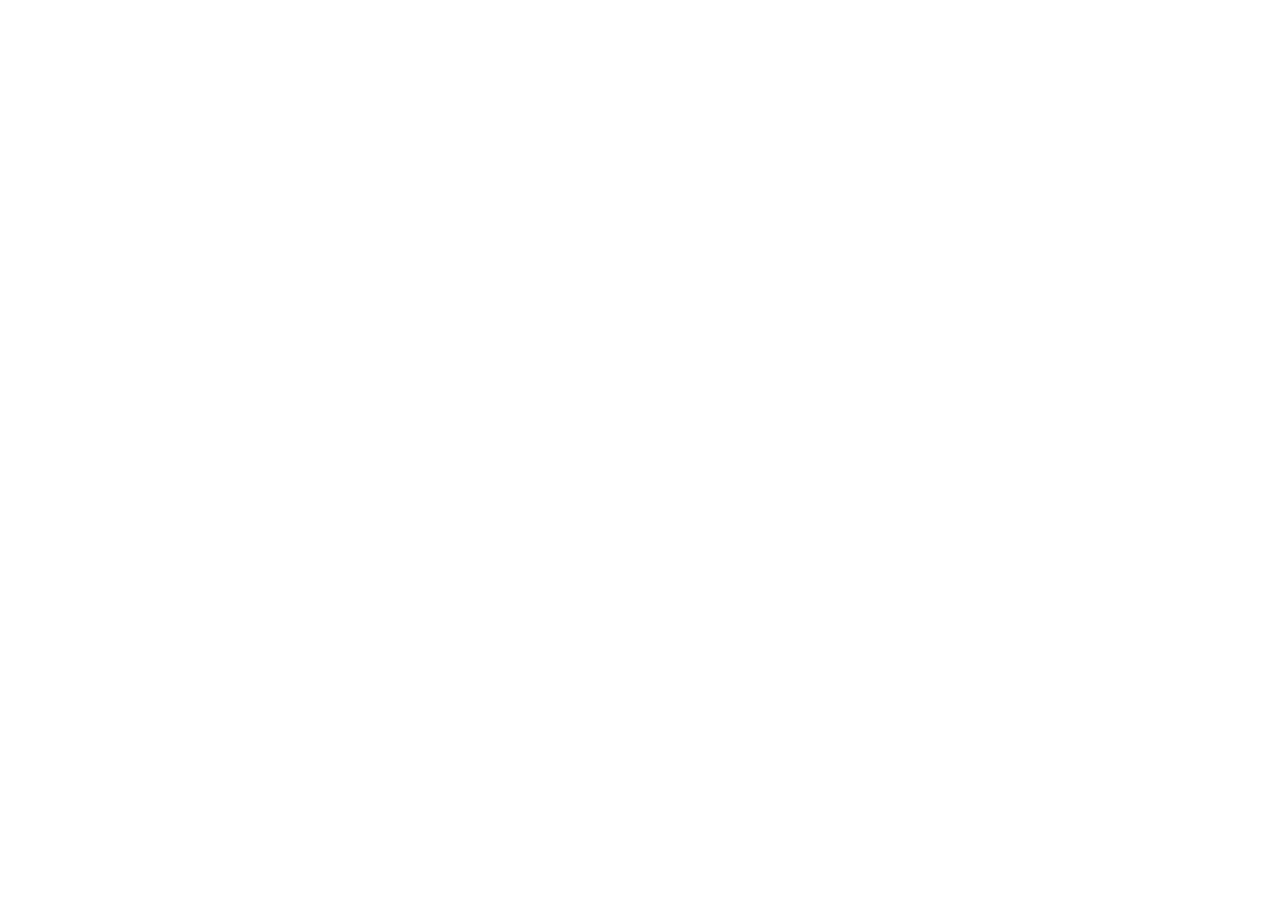
==== index.html @ fe5260a9 "No Man Left Behind v1" ====
<!DOCTYPE html>
<html lang="en">
<head>
  <meta charset="utf-8">
  <meta name="viewport" content="width=device-width, initial-scale=1, viewport-fit=cover">
  <meta name="robots" content="noindex,nofollow">
  <meta name="theme-color" content="#0D3B2E">
  <meta name="apple-mobile-web-app-capable" content="yes">
  <meta name="mobile-web-app-capable" content="yes">
  <meta name="apple-mobile-web-app-status-bar-style" content="default">
  <meta name="apple-mobile-web-app-title" content="No Man Left Behind">
  <title>No Man Left Behind</title>
  <link rel="manifest" href="manifest.json">
  <link rel="icon" href="icon-192.png" type="image/png">
  <link rel="apple-touch-icon" href="apple-touch-icon.png">
  <link rel="stylesheet" href="styles.css">
</head>
<body>
  <main id="app">
    <section id="screen-door" class="screen" hidden>
      <h1 class="door-title">No Man Left Behind</h1>
      <p class="door-hint">Enter the door code</p>
      <p id="pin-dots" class="pin-dots" aria-live="polite"></p>
      <p id="door-err" class="err" hidden>Try again</p>
      <div class="pad" role="group" aria-label="Door code">
        <button type="button" class="pad-btn" data-digit="1">1</button>
        <button type="button" class="pad-btn" data-digit="2">2</button>
        <button type="button" class="pad-btn" data-digit="3">3</button>
        <button type="button" class="pad-btn" data-digit="4">4</button>
        <button type="button" class="pad-btn" data-digit="5">5</button>
        <button type="button" class="pad-btn" data-digit="6">6</button>
        <button type="button" class="pad-btn" data-digit="7">7</button>
        <button type="button" class="pad-btn" data-digit="8">8</button>
        <button type="button" class="pad-btn" data-digit="9">9</button>
        <button type="button" class="pad-btn pad-go" id="pin-go">Go</button>
        <button type="button" class="pad-btn" data-digit="0">0</button>
        <button type="button" class="pad-btn pad-del" id="pin-del" aria-label="Delete">⌫</button>
      </div>
    </section>

    <section id="screen-home" class="screen" hidden>
      <h1>No Man Left Behind</h1>
      <p class="sub">You and Weston.</p>
      <p id="hello" class="hello"></p>
      <div class="actions">
        <button type="button" class="giant talk" id="btn-talk">Talk to Weston</button>
        <button type="button" class="giant ask" id="btn-ask">Ask</button>
        <button type="button" class="giant need" id="btn-need">I need something made</button>
      </div>
      <p class="foot"><button type="button" class="link" id="btn-setup">Set up</button></p>
    </section>

    <section id="screen-number" class="screen" hidden>
      <button type="button" class="back" id="number-back">Home</button>
      <h1>Weston’s number</h1>
      <p class="lead">Save it once on this phone. Talk and requests will open Messages.</p>
      <label class="sr" for="weston-number">Weston’s number</label>
      <input id="weston-number" type="tel" inputmode="tel" autocomplete="tel" placeholder="555-555-0100">
      <p id="number-err" class="err" hidden>Need a real phone number</p>
      <button type="button" class="giant talk" id="number-save">Save</button>
    </section>

    <section id="screen-ask" class="screen" hidden>
      <button type="button" class="back" id="ask-back">Home</button>
      <h1>Ask</h1>
      <div class="ask-row">
        <label class="sr" for="ask-text">Your question</label>
        <textarea id="ask-text" rows="3" placeholder="Type here"></textarea>
        <button type="button" class="mic" id="ask-mic" hidden aria-label="Speak">Mic</button>
      </div>
      <button type="button" class="giant ask" id="ask-send">Ask</button>
      <div id="ask-city-wrap" class="city-wrap" hidden>
        <label for="ask-city">City</label>
        <input id="ask-city" type="text" enterkeyhint="search" placeholder="City name">
        <button type="button" class="giant ask" id="ask-city-go">Get weather</button>
      </div>
      <p id="ask-answer" class="answer" hidden></p>
    </section>

    <section id="screen-need" class="screen" hidden>
      <button type="button" class="back" id="need-back">Home</button>
      <h1>I need something made</h1>
      <label class="sr" for="need-text">What you need</label>
      <textarea id="need-text" rows="4" placeholder="What do you need?"></textarea>
      <button type="button" class="giant need" id="need-send">Send</button>
      <h2 class="list-title">Already asked</h2>
      <ul id="need-list" class="need-list"></ul>
    </section>

    <section id="screen-setup" class="screen" hidden>
      <button type="button" class="back" id="setup-back">Home</button>
      <h1>Set up</h1>
      <p class="lead">Stays on this phone only.</p>
      <label for="setup-code">Door code</label>
      <input id="setup-code" type="text" inputmode="numeric" autocomplete="off" maxlength="12">
      <label for="setup-number">Weston’s number</label>
      <input id="setup-number" type="tel" inputmode="tel" autocomplete="tel" placeholder="555-555-0100">
      <label for="setup-name">Name on this phone</label>
      <input id="setup-name" type="text" maxlength="40" placeholder="Dad">
      <p id="setup-msg" class="ok" hidden></p>
      <button type="button" class="giant talk" id="setup-save">Save</button>
    </section>
  </main>
  <script src="app.js"></script>
</body>
</html>
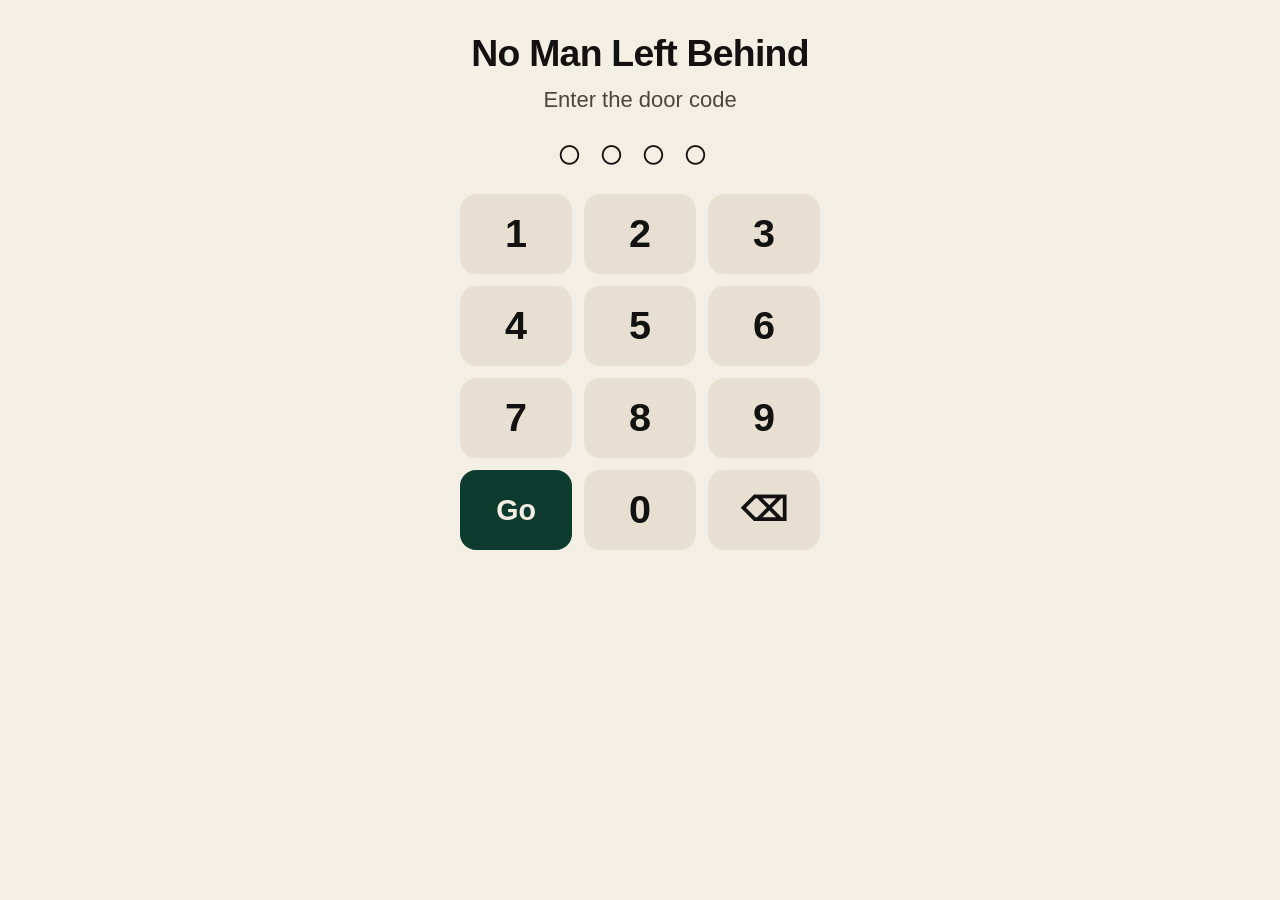
==== commit 9e2cf9ed: "Songs app: index.html" ====
--- a/index.html
+++ b/index.html
@@ -47,7 +47,7 @@
         <button type="button" class="giant ask" id="btn-ask">Ask</button>
         <button type="button" class="giant need" id="btn-need">I need something made</button>
       </div>
-      <p class="foot"><button type="button" class="link" id="btn-setup">Set up</button></p>
+      <p class="foot"><button type="button" class="link" id="btn-setup">Set up</button> <a class="link" href="songs.html">Songs</a></p>
     </section>
 
     <section id="screen-number" class="screen" hidden>
--- a/styles.css
+++ b/styles.css
@@ -0,0 +1,284 @@
+:root {
+  --bg: #F4EFE4;
+  --ink: #141210;
+  --muted: #4A463E;
+  --line: #D4CBB8;
+  --talk: #0D3B2E;
+  --ask: #1B2F4A;
+  --need: #6B2410;
+  --cream: #F4EFE4;
+  --err: #8B1E1E;
+  --ok: #0D3B2E;
+  --pad: #E7E0D2;
+}
+
+* { box-sizing: border-box; }
+
+html, body {
+  margin: 0;
+  padding: 0;
+  background: var(--bg);
+  color: var(--ink);
+  font-family: -apple-system, BlinkMacSystemFont, "Segoe UI", Roboto, Helvetica, Arial, sans-serif;
+  font-size: 22px;
+  line-height: 1.35;
+  -webkit-text-size-adjust: 100%;
+}
+
+body {
+  min-height: 100dvh;
+  padding: env(safe-area-inset-top) env(safe-area-inset-right) env(safe-area-inset-bottom) env(safe-area-inset-left);
+}
+
+#app {
+  max-width: 480px;
+  margin: 0 auto;
+  padding: 20px 18px 40px;
+}
+
+.screen[hidden] { display: none; }
+
+h1 {
+  font-size: 2.05rem;
+  line-height: 1.15;
+  margin: 8px 0 10px;
+  letter-spacing: -0.02em;
+}
+
+.door-title {
+  text-align: center;
+  font-size: 1.7rem;
+  margin-top: 12px;
+}
+
+.sub {
+  font-size: 1.35rem;
+  color: var(--muted);
+  margin: 0 0 8px;
+}
+
+.hello {
+  font-size: 1.2rem;
+  margin: 0 0 22px;
+  color: var(--ink);
+}
+
+.lead {
+  font-size: 1.15rem;
+  color: var(--muted);
+  margin: 0 0 18px;
+}
+
+.door-hint {
+  text-align: center;
+  color: var(--muted);
+  margin: 0 0 8px;
+}
+
+.actions {
+  display: flex;
+  flex-direction: column;
+  gap: 16px;
+}
+
+button, input, textarea {
+  font: inherit;
+}
+
+.giant {
+  display: block;
+  width: 100%;
+  min-height: 84px;
+  padding: 18px 16px;
+  border: 0;
+  border-radius: 18px;
+  color: var(--cream);
+  font-size: 1.55rem;
+  font-weight: 700;
+  letter-spacing: 0.01em;
+  cursor: pointer;
+  -webkit-tap-highlight-color: transparent;
+}
+
+.giant:active { filter: brightness(1.12); transform: scale(0.99); }
+
+.talk { background: var(--talk); }
+.ask { background: var(--ask); }
+.need { background: var(--need); }
+
+.foot {
+  margin: 28px 0 0;
+  text-align: center;
+}
+
+.link {
+  background: none;
+  border: 0;
+  color: var(--muted);
+  font-size: 1rem;
+  text-decoration: underline;
+  cursor: pointer;
+  padding: 12px;
+}
+
+.back {
+  display: inline-block;
+  background: none;
+  border: 2px solid var(--ink);
+  color: var(--ink);
+  border-radius: 12px;
+  min-height: 52px;
+  padding: 8px 16px;
+  font-size: 1.15rem;
+  font-weight: 700;
+  margin-bottom: 8px;
+  cursor: pointer;
+}
+
+.pin-dots {
+  text-align: center;
+  font-size: 2rem;
+  letter-spacing: 0.35em;
+  min-height: 2.2rem;
+  margin: 8px 0 12px;
+  font-weight: 700;
+}
+
+.pad {
+  display: grid;
+  grid-template-columns: repeat(3, 1fr);
+  gap: 12px;
+  max-width: 360px;
+  margin: 0 auto;
+}
+
+.pad-btn {
+  min-height: 76px;
+  border: 0;
+  border-radius: 16px;
+  background: var(--pad);
+  color: var(--ink);
+  font-size: 1.8rem;
+  font-weight: 700;
+  cursor: pointer;
+}
+
+.pad-btn:active { background: #cfc6b4; }
+
+.pad-go { background: var(--talk); color: var(--cream); font-size: 1.3rem; }
+.pad-del { font-size: 1.5rem; }
+
+label {
+  display: block;
+  font-weight: 700;
+  margin: 16px 0 8px;
+  font-size: 1.15rem;
+}
+
+input, textarea {
+  width: 100%;
+  border: 3px solid var(--ink);
+  border-radius: 14px;
+  background: #fff;
+  color: var(--ink);
+  padding: 14px 14px;
+  font-size: 1.25rem;
+  margin-bottom: 12px;
+}
+
+textarea { min-height: 120px; resize: vertical; }
+
+.ask-row { position: relative; }
+
+.mic {
+  position: absolute;
+  right: 10px;
+  bottom: 22px;
+  min-height: 56px;
+  min-width: 56px;
+  border: 0;
+  border-radius: 14px;
+  background: var(--ask);
+  color: var(--cream);
+  font-weight: 700;
+  font-size: 1rem;
+  cursor: pointer;
+}
+
+.mic.on { outline: 4px solid #c45c26; }
+
+.answer {
+  margin: 22px 0 0;
+  font-size: 2.4rem;
+  font-weight: 800;
+  line-height: 1.2;
+  letter-spacing: -0.02em;
+}
+
+.err {
+  color: var(--err);
+  font-weight: 700;
+  text-align: center;
+  margin: 0 0 12px;
+}
+
+.ok {
+  color: var(--ok);
+  font-weight: 700;
+  margin: 0 0 12px;
+}
+
+.list-title {
+  font-size: 1.25rem;
+  margin: 28px 0 10px;
+}
+
+.need-list {
+  list-style: none;
+  padding: 0;
+  margin: 0;
+}
+
+.need-list li {
+  border-top: 2px solid var(--line);
+  padding: 14px 0;
+  font-size: 1.1rem;
+}
+
+.need-list .when {
+  display: block;
+  color: var(--muted);
+  font-size: 0.95rem;
+  margin-top: 4px;
+}
+
+.need-list .empty {
+  color: var(--muted);
+  border-top: 0;
+}
+
+.city-wrap {
+  margin-top: 18px;
+  padding-top: 8px;
+}
+
+.sr {
+  position: absolute;
+  width: 1px;
+  height: 1px;
+  overflow: hidden;
+  clip: rect(0 0 0 0);
+}
+
+.shake { animation: shake 0.35s; }
+
+@keyframes shake {
+  0%, 100% { transform: translateX(0); }
+  25% { transform: translateX(-10px); }
+  75% { transform: translateX(10px); }
+}
+
+@media (min-height: 740px) {
+  .giant { min-height: 92px; }
+  .pad-btn { min-height: 80px; }
+}
